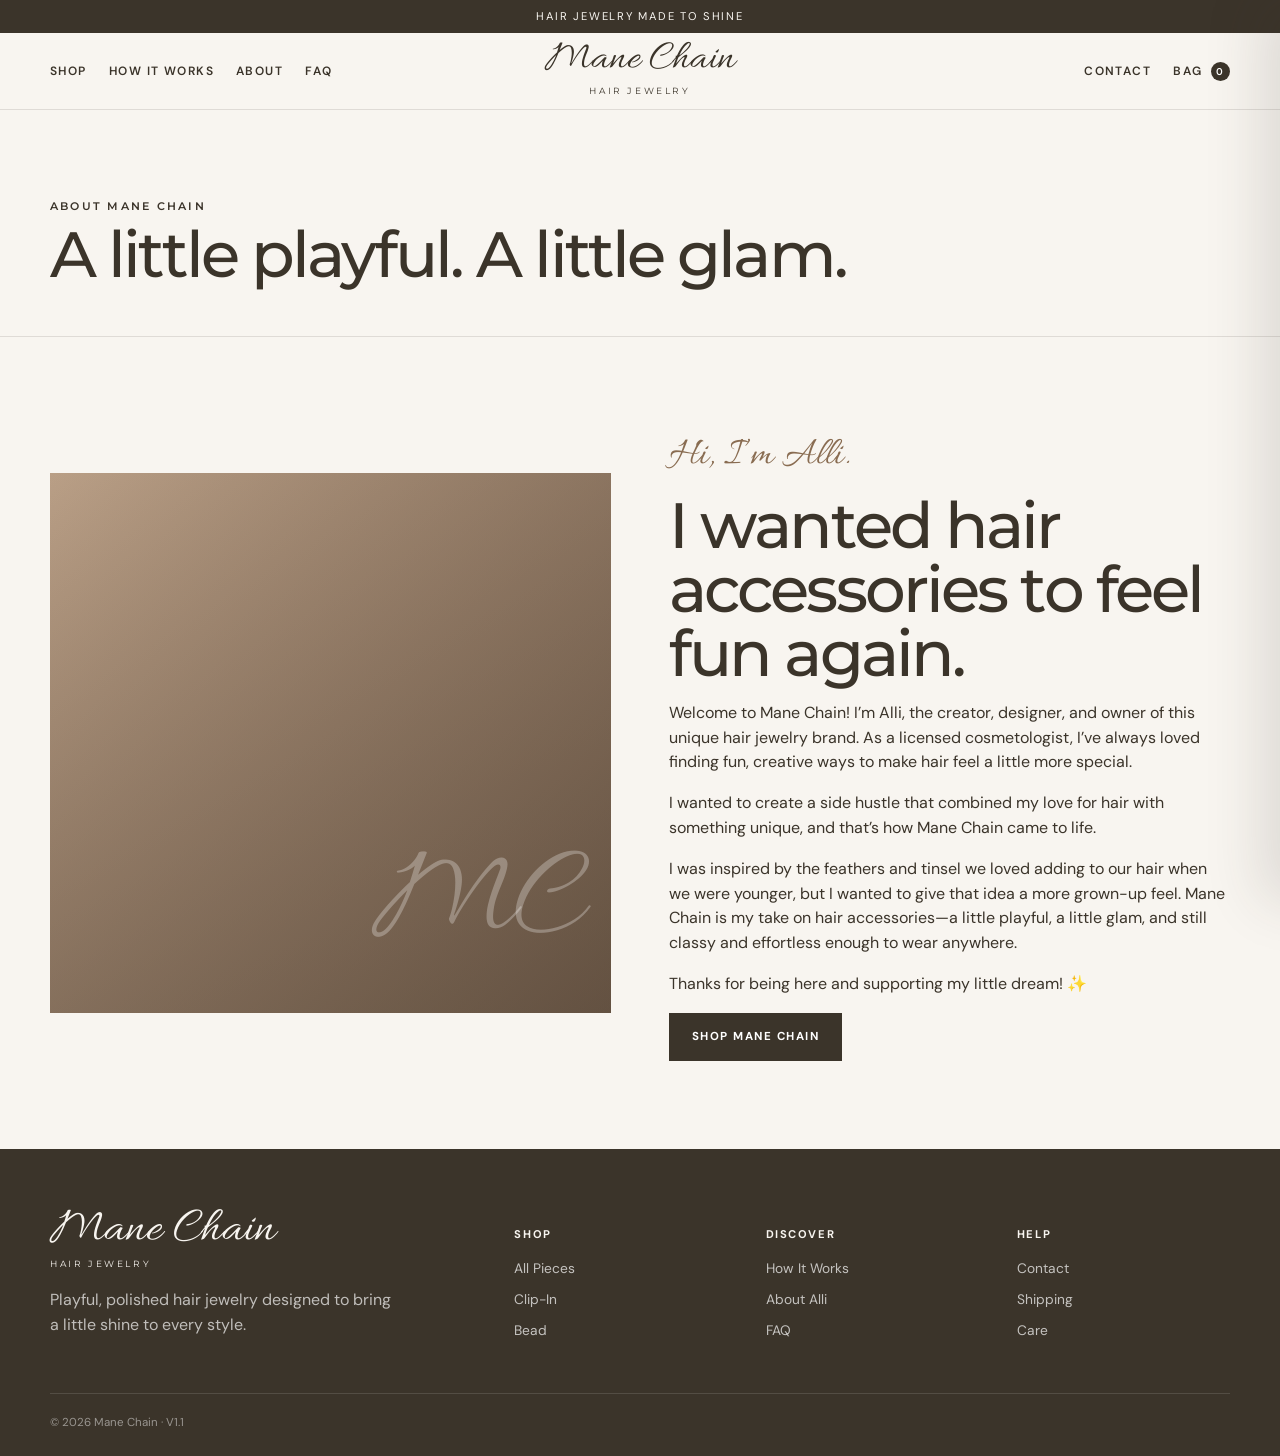
==== about.html @ 6cea62e0 "Add files via upload" ====
<!doctype html><html lang="en"><head>
<meta charset="utf-8"><meta name="viewport" content="width=device-width,initial-scale=1">
<title>About | Mane Chain</title>
<meta name="description" content="Mane Chain hair jewelry">
<link rel="stylesheet" href="assets/css/styles.css">
</head><body>
<main>
<section class="page-hero"><div class="container"><div class="eyebrow">About Mane Chain</div><h1>A little playful. A little glam.</h1></div></section>
<section class="section"><div class="container story-grid">
  <div class="story-art"></div>
  <div class="story-copy">
    <div class="script">Hi, I’m Alli.</div>
    <h2>I wanted hair accessories to feel fun again.</h2>
    <p>Welcome to Mane Chain! I’m Alli, the creator, designer, and owner of this unique hair jewelry brand. As a licensed cosmetologist, I’ve always loved finding fun, creative ways to make hair feel a little more special.</p>
    <p>I wanted to create a side hustle that combined my love for hair with something unique, and that’s how Mane Chain came to life.</p>
    <p>I was inspired by the feathers and tinsel we loved adding to our hair when we were younger, but I wanted to give that idea a more grown-up feel. Mane Chain is my take on hair accessories—a little playful, a little glam, and still classy and effortless enough to wear anywhere.</p>
    <p>Thanks for being here and supporting my little dream! ✨</p>
    <a class="btn" href="shop.html">Shop Mane Chain</a>
  </div>
</div></section>
</main>

<script src="assets/js/products.js"></script>
<script src="assets/js/site.js"></script>

</body></html>
---- assets/css/styles.css ----
@import url('https://fonts.googleapis.com/css2?family=Allura&family=DM+Sans:wght@400;500;600;700&family=Montserrat:wght@400;500;600&display=swap');

:root{
  --cream:#F8F5F0;
  --sand:#DFCFBD;
  --espresso:#3B342A;
  --champagne:#BD9B74;
  --mocha:#896C51;
  --white:#FFFCF8;
  --line:rgba(59,52,42,.13);
  --max:1180px;
}
*{box-sizing:border-box}
html{scroll-behavior:smooth}
body{
  margin:0;background:var(--cream);color:var(--espresso);
  font-family:'DM Sans',Arial,sans-serif;line-height:1.55
}
a{color:inherit;text-decoration:none}
button,input,textarea,select{font:inherit}
button{cursor:pointer}
.container{width:min(calc(100% - 36px),var(--max));margin:auto}
.announcement{
  background:var(--espresso);color:var(--cream);text-align:center;
  padding:8px 16px;font-size:.7rem;letter-spacing:.16em;text-transform:uppercase
}
.site-header{
  position:sticky;top:0;z-index:50;background:rgba(248,245,240,.95);
  backdrop-filter:blur(14px);border-bottom:1px solid var(--line)
}
.nav{
  min-height:76px;display:grid;grid-template-columns:1fr auto 1fr;
  align-items:center;gap:22px
}
.nav-links,.nav-actions{display:flex;gap:22px;align-items:center}
.nav-actions{justify-content:flex-end}
.nav-links a,.nav-actions a,.cart-button{
  font-size:.75rem;letter-spacing:.12em;text-transform:uppercase;font-weight:600
}
.brand{text-align:center}
.brand-main{
  font-family:'Allura',cursive;font-size:2.6rem;line-height:.8;
  font-weight:400;letter-spacing:0
}
.brand-sub{
  margin-top:7px;font-family:'Montserrat',sans-serif;font-size:.58rem;
  text-transform:uppercase;letter-spacing:.28em
}
.mobile-toggle{display:none;background:none;border:0;font-size:1.25rem}
.cart-button{border:0;background:none;color:inherit;padding:0}
.cart-count{
  display:inline-grid;place-items:center;min-width:19px;height:19px;
  padding:0 5px;border-radius:20px;background:var(--espresso);color:white;
  font-size:.62rem;margin-left:4px
}

.hero{
  min-height:700px;display:grid;align-items:center;position:relative;overflow:hidden;
  background:
    linear-gradient(90deg,rgba(59,52,42,.72),rgba(59,52,42,.17) 58%,rgba(59,52,42,.05)),
    linear-gradient(135deg,#9a7b62 0%,#c2a58d 55%,#e3d4c4 100%);
}
.hero:after{
  content:"";position:absolute;right:8%;top:12%;width:380px;height:500px;
  border:1px solid rgba(255,255,255,.34);border-radius:47% 53% 44% 56%;
  transform:rotate(5deg);box-shadow:0 0 0 16px rgba(255,255,255,.05)
}
.hero-copy{position:relative;z-index:2;color:white;max-width:760px}
.eyebrow{
  font-family:'Montserrat',sans-serif;font-size:.7rem;letter-spacing:.2em;
  text-transform:uppercase;font-weight:600
}
.hero h1{
  font-family:'Montserrat',sans-serif;font-weight:500;letter-spacing:-.055em;
  font-size:clamp(3.4rem,7vw,6.6rem);line-height:.98;margin:12px 0 18px
}
.hero h1 .script{
  display:block;font-family:'Allura',cursive;font-weight:400;
  font-size:1.08em;letter-spacing:0;color:#f7e9dc;margin-top:6px
}
.hero p{max-width:520px;font-size:1.03rem;color:rgba(255,255,255,.9)}

.btn{
  display:inline-flex;min-height:48px;align-items:center;justify-content:center;
  padding:0 22px;border:1px solid var(--espresso);background:var(--espresso);color:white;
  font-size:.72rem;font-weight:700;letter-spacing:.13em;text-transform:uppercase;
  transition:.2s ease
}
.btn:hover{transform:translateY(-2px)}
.btn.light{background:var(--cream);border-color:var(--cream);color:var(--espresso)}
.btn.outline{background:transparent;color:var(--espresso)}
.btn[disabled]{opacity:.45;cursor:not-allowed;transform:none}

.section{padding:88px 0}
.section.compact{padding:62px 0}
.section-title{display:flex;justify-content:space-between;gap:28px;align-items:end;margin-bottom:32px}
.section-title h2,.page-hero h1,.story-copy h2,.banner h2{
  font-family:'Montserrat',sans-serif;font-weight:500;letter-spacing:-.045em;
  line-height:1;margin:6px 0 0
}
.section-title h2,.page-hero h1{font-size:clamp(2.6rem,5vw,4.8rem)}
.section-title p{max-width:460px;color:var(--mocha)}

.product-grid{display:grid;grid-template-columns:repeat(3,1fr);gap:20px}
.product-card{background:var(--white);border:1px solid var(--line);transition:.2s ease}
.product-card:hover{transform:translateY(-4px);box-shadow:0 18px 45px rgba(59,52,42,.09)}
.product-art{
  height:390px;position:relative;overflow:hidden;
  background:
    radial-gradient(circle at 73% 25%,rgba(255,255,255,.8),transparent 16%),
    linear-gradient(145deg,#eadfd3,#cdb49e 52%,#8d6f58);
}
.product-art:before{
  content:"";position:absolute;width:270px;height:270px;border-radius:50%;
  border:2px solid rgba(255,255,255,.72);left:42%;top:8%;
  box-shadow:0 0 0 6px rgba(189,155,116,.22),0 0 0 12px rgba(255,255,255,.09)
}
.product-info{padding:20px}
.product-kicker{font-size:.67rem;text-transform:uppercase;letter-spacing:.16em;color:var(--mocha);font-weight:700}
.product-name{
  font-family:'Montserrat',sans-serif;font-size:1.4rem;font-weight:500;
  letter-spacing:-.025em;margin:3px 0 0
}
.product-meta{display:flex;justify-content:space-between;gap:12px}
.product-desc{font-size:.88rem;color:#6a5e53;margin:12px 0 18px}

.story-grid{display:grid;grid-template-columns:1fr 1fr;gap:58px;align-items:center}
.story-art{
  min-height:540px;position:relative;overflow:hidden;
  background:linear-gradient(145deg,rgba(59,52,42,.08),rgba(59,52,42,.5)),
  linear-gradient(135deg,#c4a88e,#8c6f59)
}
.story-art:after{
  content:"MC";position:absolute;right:30px;bottom:8px;
  font-family:'Allura',cursive;font-size:8rem;color:rgba(255,255,255,.28)
}
.story-copy h2{font-size:clamp(2.7rem,5vw,5rem)}
.script{font-family:'Allura',cursive;color:var(--mocha);font-size:2.5rem}

.how-grid{display:grid;grid-template-columns:repeat(3,1fr);gap:1px;background:var(--line);border:1px solid var(--line)}
.how-card{padding:34px;background:var(--cream)}
.step{font-family:'Allura',cursive;font-size:3.8rem;color:var(--champagne);line-height:1}
.how-card h3{
  font-family:'Montserrat',sans-serif;font-weight:500;letter-spacing:-.03em;
  font-size:1.45rem;margin:10px 0
}

.banner{background:var(--sand);text-align:center;padding:68px 20px}
.banner .script{font-size:2.5rem}
.banner h2{font-size:clamp(2.6rem,5vw,5rem);max-width:820px;margin:8px auto 24px}

.page-hero{padding:88px 0 50px;border-bottom:1px solid var(--line)}
.page-hero p{max-width:640px;color:var(--mocha)}

.filter-bar{display:flex;gap:10px;flex-wrap:wrap;margin-bottom:26px}
.filter-btn{
  border:1px solid var(--line);background:transparent;padding:10px 16px;
  font-size:.72rem;letter-spacing:.1em;text-transform:uppercase
}
.filter-btn.active{background:var(--espresso);color:white}

.product-page{display:grid;grid-template-columns:1.08fr .92fr;gap:68px;padding:70px 0 90px}
.product-gallery{display:grid;grid-template-columns:1fr 1fr;gap:14px}
.product-gallery .product-art:first-child{grid-column:1/-1;height:600px}
.product-gallery .product-art{height:270px}
.product-details h1{
  font-family:'Montserrat',sans-serif;font-weight:500;letter-spacing:-.05em;
  font-size:clamp(3.2rem,6vw,5.6rem);line-height:.95;margin:8px 0 14px
}
.product-details .lead{font-size:1.02rem;color:#685c52}
.option-group{margin:22px 0}
.option-group label{display:block;font-size:.7rem;text-transform:uppercase;letter-spacing:.12em;font-weight:700;margin-bottom:9px}
.pills{display:flex;gap:9px;flex-wrap:wrap}
.pill{border:1px solid var(--line);background:white;padding:10px 15px}
.pill.active{border-color:var(--espresso)}
.detail-row{border-top:1px solid var(--line);padding:17px 0;display:flex;justify-content:space-between;gap:20px}
.notice{background:#efe6db;border:1px solid rgba(137,108,81,.2);padding:13px 15px;font-size:.81rem;color:#66584d;margin:18px 0}

.prose{max-width:780px}
.prose h2{font-family:'Montserrat',sans-serif;font-size:2.2rem;font-weight:500;letter-spacing:-.035em}

.contact-grid{display:grid;grid-template-columns:1fr 1fr;gap:56px}
.contact-card{background:white;border:1px solid var(--line);padding:34px}
.field{display:grid;gap:7px;margin:14px 0}
.field label{font-size:.7rem;text-transform:uppercase;letter-spacing:.1em;font-weight:700}
.field input,.field textarea{border:1px solid var(--line);background:var(--cream);padding:12px;width:100%}

.site-footer{background:var(--espresso);color:var(--cream);padding:62px 0 24px}
.footer-grid{display:grid;grid-template-columns:2fr 1fr 1fr 1fr;gap:38px}
.footer-brand .brand-main{font-size:3.1rem}
.footer-brand p{max-width:350px;color:rgba(255,255,255,.68)}
.footer-col h4{text-transform:uppercase;letter-spacing:.14em;font-size:.7rem}
.footer-col a{display:block;color:rgba(255,255,255,.7);margin:10px 0;font-size:.86rem}
.footer-bottom{border-top:1px solid rgba(255,255,255,.12);margin-top:40px;padding-top:20px;font-size:.72rem;color:rgba(255,255,255,.48)}

.cart-drawer{
  position:fixed;top:0;right:0;width:min(430px,100%);height:100%;background:var(--cream);z-index:100;
  transform:translateX(100%);transition:.3s ease;box-shadow:-18px 0 55px rgba(59,52,42,.14);
  display:flex;flex-direction:column
}
.cart-drawer.open{transform:translateX(0)}
.cart-head,.cart-foot{padding:20px;border-bottom:1px solid var(--line)}
.cart-head{display:flex;justify-content:space-between;align-items:center}
.cart-head h3{font-family:'Montserrat',sans-serif;font-size:1.6rem;font-weight:500;margin:0}
.cart-close{background:none;border:0;font-size:1.4rem}
.cart-items{padding:20px;overflow:auto;flex:1}
.cart-item{display:grid;grid-template-columns:68px 1fr auto;gap:12px;padding:13px 0;border-bottom:1px solid var(--line)}
.cart-thumb{height:76px;background:linear-gradient(145deg,#e5d7c9,#aa896d)}
.cart-item h4{font-family:'Montserrat',sans-serif;font-weight:500;margin:0 0 3px;font-size:1rem}
.cart-remove{background:none;border:0;align-self:start}
.cart-foot{border-top:1px solid var(--line);border-bottom:0}
.overlay{position:fixed;inset:0;background:rgba(20,18,15,.34);z-index:90;opacity:0;pointer-events:none;transition:.2s}
.overlay.show{opacity:1;pointer-events:auto}
.empty{text-align:center;padding:70px 20px;color:var(--mocha)}

@media(max-width:900px){
  .nav{grid-template-columns:auto 1fr auto}
  .mobile-toggle{display:block}
  .nav-links{display:none;position:absolute;top:76px;left:0;right:0;background:var(--cream);padding:18px 24px;border-bottom:1px solid var(--line)}
  .nav-links.open{display:grid}
  .nav-actions a{display:none}
  .product-grid{grid-template-columns:1fr 1fr}
  .story-grid,.product-page,.contact-grid{grid-template-columns:1fr}
  .footer-grid{grid-template-columns:1fr 1fr}
  .how-grid{grid-template-columns:1fr}
}
@media(max-width:620px){
  .container{width:min(calc(100% - 24px),var(--max))}
  .brand-main{font-size:2.1rem}
  .brand-sub{font-size:.5rem}
  .hero{min-height:620px}
  .hero-copy{padding:80px 0 50px}
  .section{padding:66px 0}
  .section-title{display:block}
  .section-title p{margin-top:12px}
  .product-grid{grid-template-columns:1fr}
  .product-art{height:420px}
  .footer-grid{grid-template-columns:1fr}
  .product-gallery{grid-template-columns:1fr}
  .product-gallery .product-art:first-child{grid-column:auto;height:430px}
  .product-gallery .product-art{height:320px}
}
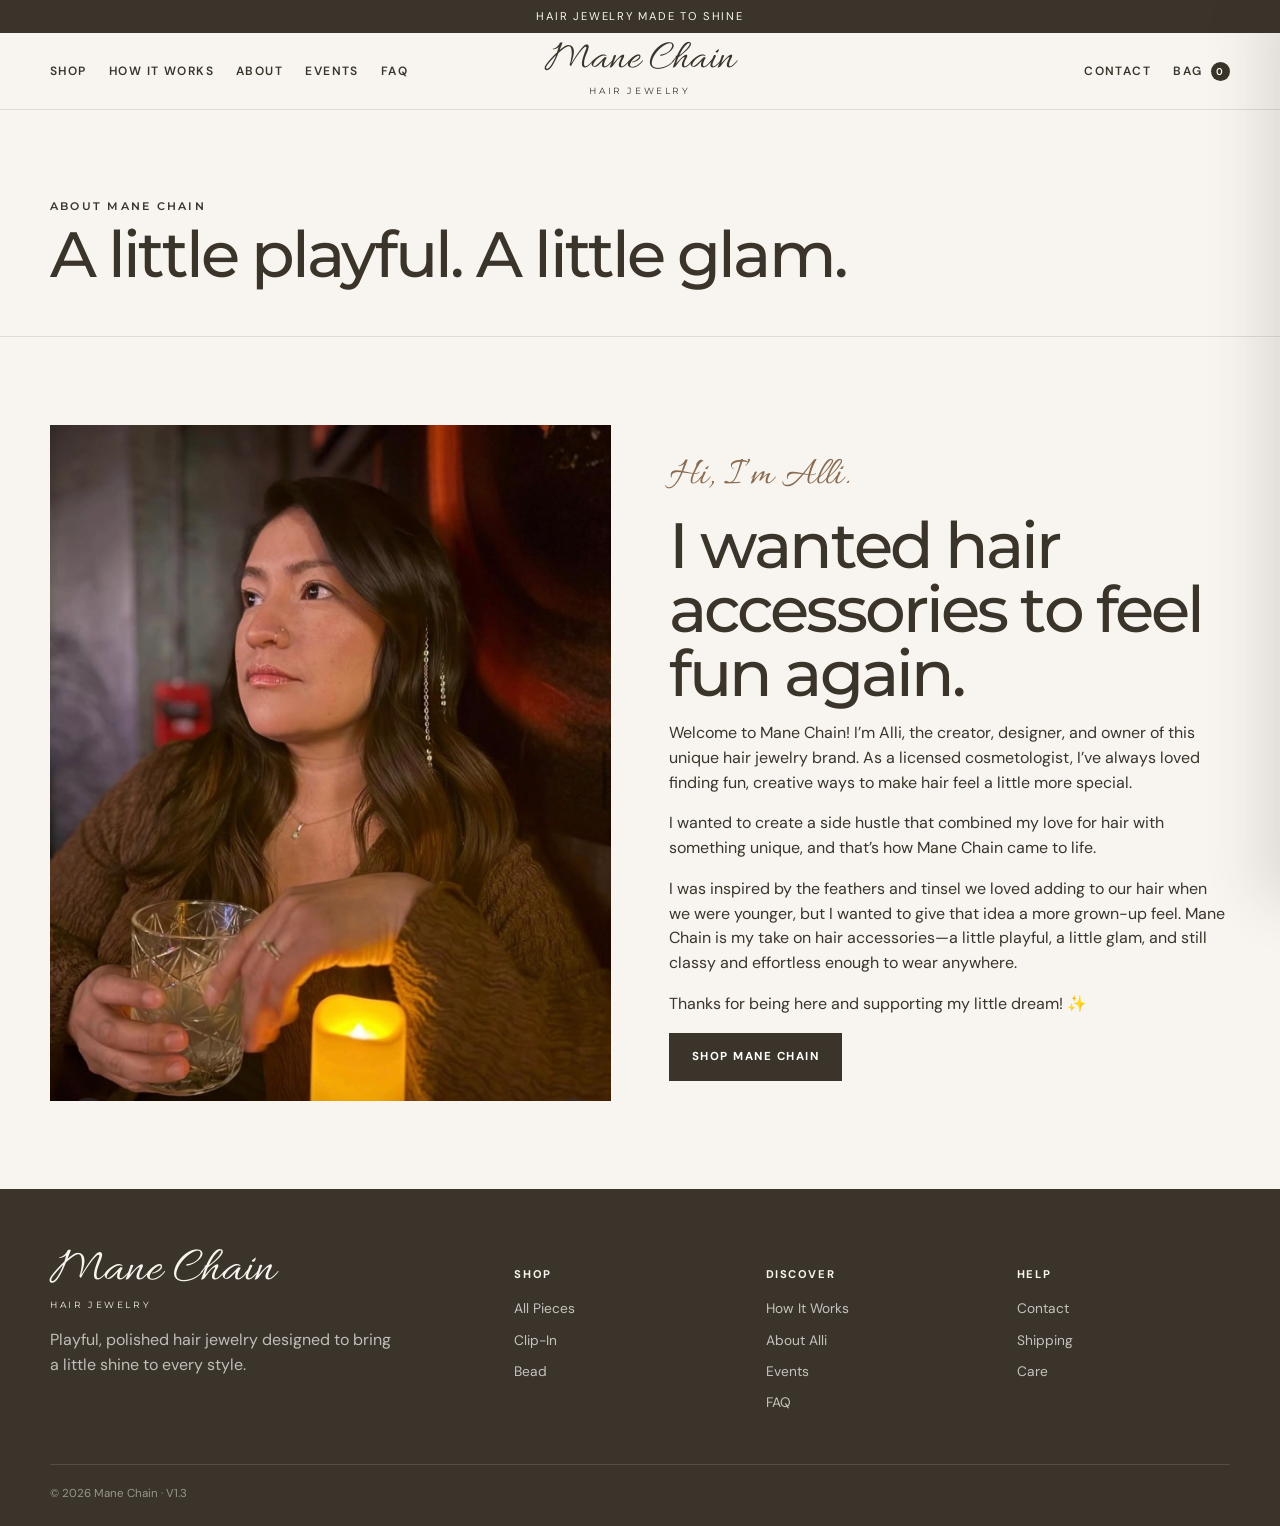
==== commit 5851e363: "Add files via upload" ====
--- a/about.html
+++ b/about.html
@@ -7,7 +7,7 @@
 <main>
 <section class="page-hero"><div class="container"><div class="eyebrow">About Mane Chain</div><h1>A little playful. A little glam.</h1></div></section>
 <section class="section"><div class="container story-grid">
-  <div class="story-art"></div>
+  <div class="story-art has-photo"><img src="assets/images/mane-chain-dark-hair-lifestyle.jpg" alt="Mane Chain hair jewelry styled in dark hair"></div>
   <div class="story-copy">
     <div class="script">Hi, I’m Alli.</div>
     <h2>I wanted hair accessories to feel fun again.</h2>
--- a/assets/css/styles.css
+++ b/assets/css/styles.css
@@ -241,3 +241,126 @@
   .product-gallery .product-art:first-child{grid-column:auto;height:430px}
   .product-gallery .product-art{height:320px}
 }
+
+
+/* V1.2 Events */
+.events-grid{
+  display:grid;
+  grid-template-columns:repeat(3,1fr);
+  gap:18px;
+}
+.event-card{
+  background:var(--white);
+  border:1px solid var(--line);
+  padding:28px;
+  min-height:210px;
+}
+.event-date{
+  font-family:'Montserrat',sans-serif;
+  font-size:.68rem;
+  text-transform:uppercase;
+  letter-spacing:.16em;
+  color:var(--mocha);
+  font-weight:600;
+}
+.event-card h3{
+  font-family:'Montserrat',sans-serif;
+  font-weight:500;
+  letter-spacing:-.03em;
+  font-size:1.45rem;
+  margin:10px 0 8px;
+}
+.event-location{font-weight:600;font-size:.88rem;margin-bottom:8px}
+.event-card p{font-size:.88rem;color:#6a5e53;margin:8px 0 0}
+.events-empty{
+  grid-column:1/-1;
+  border:1px dashed var(--line);
+  padding:40px;
+  text-align:center;
+  color:var(--mocha);
+  background:rgba(255,252,248,.55);
+}
+@media(max-width:900px){.events-grid{grid-template-columns:1fr 1fr}}
+@media(max-width:620px){.events-grid{grid-template-columns:1fr}}
+
+
+/* V1.3 — Real Mane Chain photography */
+.hero{
+  background:
+    linear-gradient(90deg,rgba(35,28,22,.72) 0%,rgba(35,28,22,.48) 38%,rgba(35,28,22,.08) 70%),
+    url("../images/mane-chain-blonde-lifestyle.jpg") center 38% / cover no-repeat;
+}
+.hero:after{
+  border-color:rgba(255,255,255,.22);
+  box-shadow:0 0 0 16px rgba(255,255,255,.035);
+}
+.product-art.has-photo,
+.story-art.has-photo{
+  background:#e9ded2;
+}
+.product-art.has-photo:before,
+.story-art.has-photo:after{display:none}
+.product-art img,
+.story-art img{
+  width:100%;
+  height:100%;
+  object-fit:cover;
+  display:block;
+}
+.product-card .product-art img{transition:transform .45s ease}
+.product-card:hover .product-art img{transform:scale(1.025)}
+.product-card:nth-child(1) .product-art img{object-position:center 42%}
+.product-card:nth-child(2) .product-art img{object-position:center center}
+.product-card:nth-child(3) .product-art img{object-position:center 45%}
+.product-card:nth-child(4) .product-art img{object-position:center 48%}
+.product-card:nth-child(5) .product-art img{object-position:center center}
+.story-art img{object-position:center 34%}
+.cart-thumb{overflow:hidden}
+.cart-thumb img{width:100%;height:100%;object-fit:cover;display:block}
+
+.lookbook-section{padding-top:20px}
+.lookbook-grid{
+  display:grid;
+  grid-template-columns:1.15fr .85fr .85fr;
+  grid-auto-rows:250px;
+  gap:12px;
+}
+.lookbook-item{margin:0;overflow:hidden;background:var(--sand)}
+.lookbook-item:first-child{grid-row:span 2}
+.lookbook-item:last-child{grid-column:span 2}
+.lookbook-item img{
+  width:100%;height:100%;object-fit:cover;display:block;
+  transition:transform .5s ease;
+}
+.lookbook-item:hover img{transform:scale(1.02)}
+.lookbook-item:nth-child(1) img{object-position:center 38%}
+.lookbook-item:nth-child(2) img{object-position:center 30%}
+.lookbook-item:nth-child(3) img{object-position:center 38%}
+.lookbook-item:nth-child(4) img{object-position:center 46%}
+.lookbook-item:nth-child(5) img{object-position:center 45%}
+
+.product-gallery .product-art.has-photo:first-child img{object-position:center 40%}
+.product-gallery .product-art.has-photo:nth-child(2) img{object-position:center 42%}
+.product-gallery .product-art.has-photo:nth-child(3) img{object-position:center 28%}
+
+@media(max-width:900px){
+  .hero{
+    background:
+      linear-gradient(90deg,rgba(35,28,22,.69),rgba(35,28,22,.30)),
+      url("../images/mane-chain-blonde-lifestyle.jpg") 58% center / cover no-repeat;
+  }
+  .lookbook-grid{grid-template-columns:1fr 1fr;grid-auto-rows:300px}
+  .lookbook-item:first-child{grid-row:span 1}
+  .lookbook-item:last-child{grid-column:span 1}
+}
+@media(max-width:620px){
+  .hero{
+    min-height:690px;
+    background:
+      linear-gradient(180deg,rgba(35,28,22,.18) 0%,rgba(35,28,22,.58) 60%,rgba(35,28,22,.76) 100%),
+      url("../images/mane-chain-blonde-lifestyle.jpg") 58% center / cover no-repeat;
+    align-items:end;
+  }
+  .hero-copy{padding-bottom:70px}
+  .lookbook-grid{grid-template-columns:1fr;grid-auto-rows:390px}
+}
